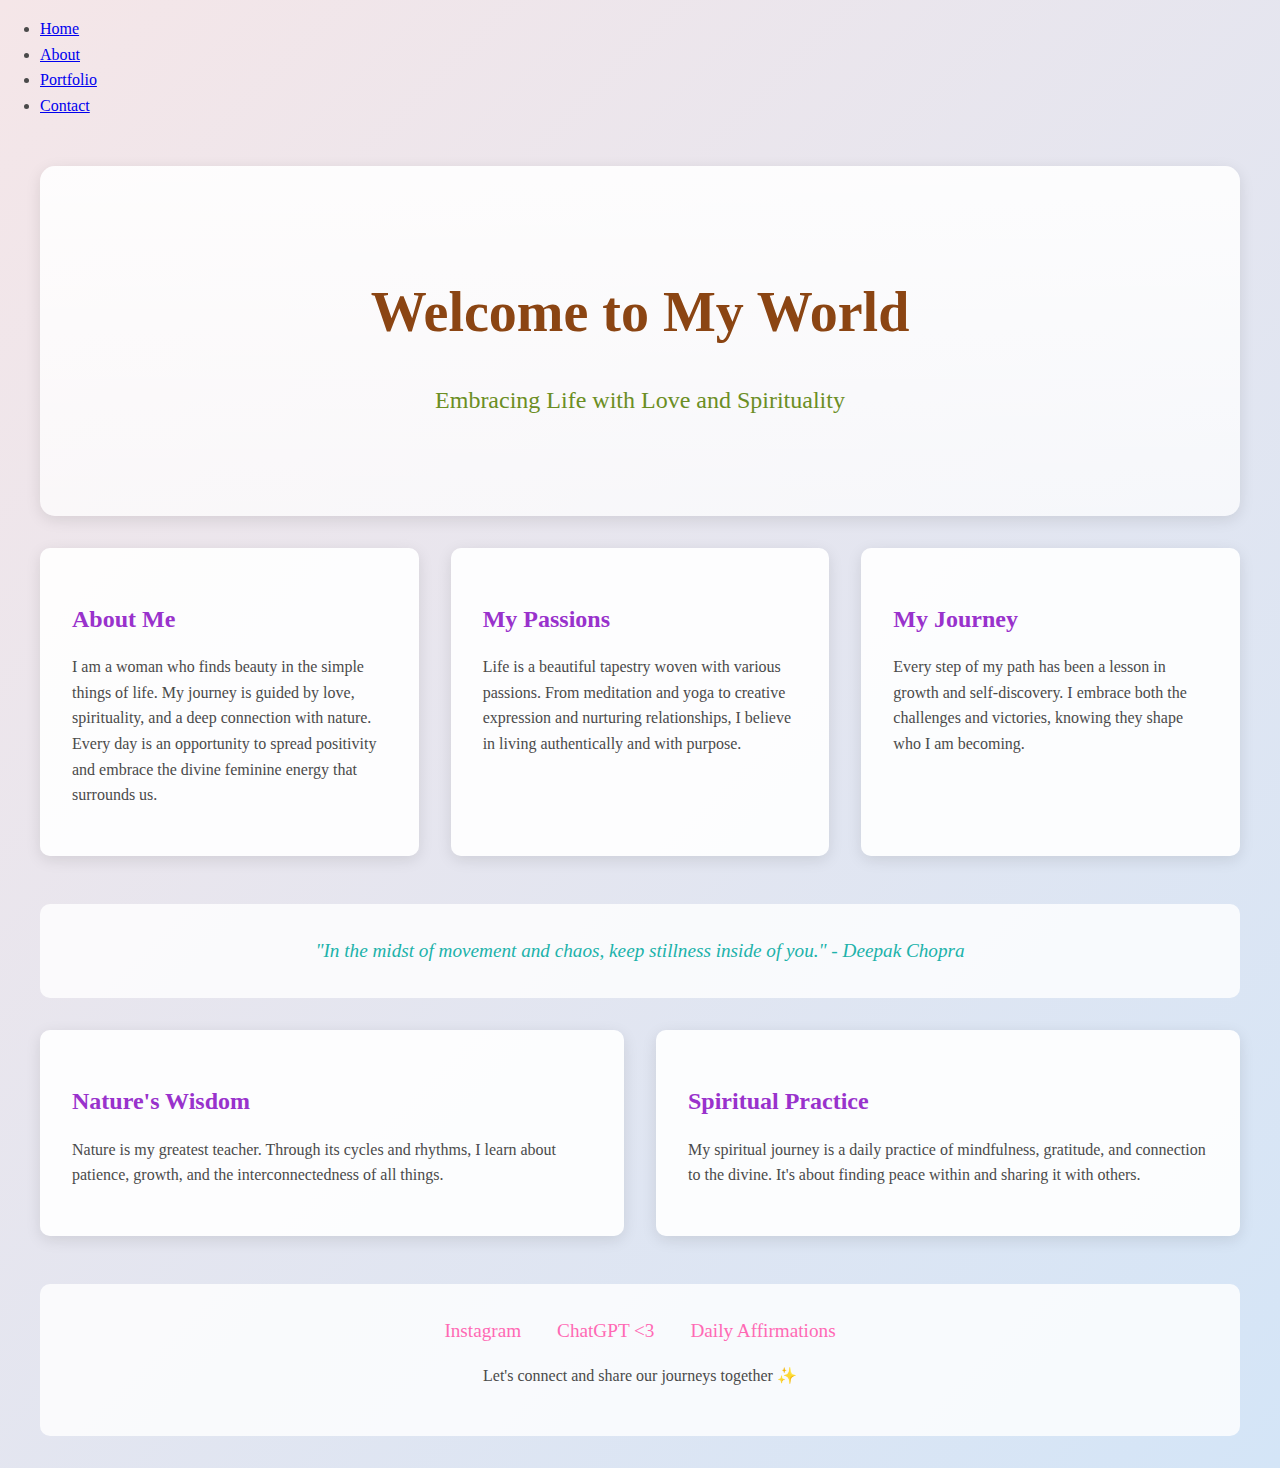
==== index.html @ 75855359 "Update index.html" ====
<!DOCTYPE html>
<nav class="menu">
    <ul>
        <li><a href="index.html">Home</a></li>
        <li><a href="about.html">About</a></li>
        <li><a href="portfolio.html">Portfolio</a></li>
        <li><a href="contact.html">Contact</a></li>
    </ul>
</nav>
<html lang="en">
<head>


    <meta charset="UTF-8">
    <meta name="viewport" content="width=device-width, initial-scale=1.0">
    <title>My Personal Page</title>
      <link rel="apple-touch-icon" sizes="180x180" href="/apple-touch-icon.png">
    <link rel="icon" type="image/png" sizes="32x32" href="/favicon-32x32.png">
    <link rel="icon" type="image/png" sizes="16x16" href="/favicon-16x16.png">
    <link rel="icon" type="image/png" sizes="192x192" href="/android-chrome-192x192.png">
<link rel="icon" type="image/png" sizes="512x512" href="/android-chrome-512x512.png">
    <link rel="manifest" href="/site.webmanifest">
    <link rel="icon" type="image/x-icon" href="/favicon.ico">
    <style>
        body {
            margin: 0;
            font-family: 'Playfair Display', serif;
            background: linear-gradient(135deg, #f5e6e8 0%, #d4e5f7 100%);
            color: #4a4a4a;
            line-height: 1.6;
        }

        .container {
            max-width: 1200px;
            margin: 0 auto;
            padding: 2rem;
        }

        .header {
            text-align: center;
            padding: 4rem 0;
            background: linear-gradient(rgba(255,255,255,0.9), rgba(255,255,255,0.7)), 
                        url('https://images.unsplash.com/photo-1490750967868-88aa4486c946?auto=format&fit=crop&q=80');
            background-size: cover;
            border-radius: 15px;
            margin-bottom: 2rem;
            box-shadow: 0 4px 15px rgba(0,0,0,0.1);
        }

        h1 {
            font-size: 3.5rem;
            color: #8b4513;
            margin-bottom: 1rem;
            font-weight: 700;
        }

        .subtitle {
            font-size: 1.5rem;
            color: #6b8e23;
            margin-bottom: 2rem;
        }

        .content-section {
            display: grid;
            grid-template-columns: repeat(auto-fit, minmax(300px, 1fr));
            gap: 2rem;
            margin-bottom: 3rem;
        }

        .card {
            background: rgba(255,255,255,0.9);
            padding: 2rem;
            border-radius: 10px;
            box-shadow: 0 4px 15px rgba(0,0,0,0.1);
            transition: transform 0.3s ease;
        }

        .card:hover {
            transform: translateY(-5px);
        }

        .card h2 {
            color: #9932cc;
            margin-bottom: 1rem;
        }

        .quote {
            font-style: italic;
            font-size: 1.2rem;
            color: #20b2aa;
            text-align: center;
            padding: 2rem;
            background: rgba(255,255,255,0.8);
            border-radius: 10px;
            margin: 2rem 0;
        }

        .footer {
            text-align: center;
            padding: 2rem;
            background: rgba(255,255,255,0.8);
            border-radius: 10px;
            margin-top: 2rem;
        }

        .social-links a {
            color: #ff69b4;
            margin: 0 1rem;
            text-decoration: none;
            font-size: 1.2rem;
        }

        .social-links a:hover {
            color: #da70d6;
        }
    </style>
</head>
<body>
    <div class="container">
        <header class="header">
            <h1>Welcome to My World</h1>
            <p class="subtitle">Embracing Life with Love and Spirituality</p>
        </header>

        <div class="content-section">
            <div class="card">
                <h2>About Me</h2>
                <p>I am a woman who finds beauty in the simple things of life. My journey is guided by love, spirituality, and a deep connection with nature. Every day is an opportunity to spread positivity and embrace the divine feminine energy that surrounds us.</p>
            </div>

            <div class="card">
                <h2>My Passions</h2>
                <p>Life is a beautiful tapestry woven with various passions. From meditation and yoga to creative expression and nurturing relationships, I believe in living authentically and with purpose.</p>
            </div>

            <div class="card">
                <h2>My Journey</h2>
                <p>Every step of my path has been a lesson in growth and self-discovery. I embrace both the challenges and victories, knowing they shape who I am becoming.</p>
            </div>
        </div>

        <div class="quote">
            "In the midst of movement and chaos, keep stillness inside of you." - Deepak Chopra
        </div>

        <div class="content-section">
            <div class="card">
                <h2>Nature's Wisdom</h2>
                <p>Nature is my greatest teacher. Through its cycles and rhythms, I learn about patience, growth, and the interconnectedness of all things.</p>
            </div>

            <div class="card">
                <h2>Spiritual Practice</h2>
                <p>My spiritual journey is a daily practice of mindfulness, gratitude, and connection to the divine. It's about finding peace within and sharing it with others.</p>
            </div>
        </div>

        <footer class="footer">
            <div class="social-links">
                <a href="https://www.instagram.com/josephinekmj" target="_blank">Instagram</a>
                <a href="https://www.chatgpt.com" target="_blank">ChatGPT <3</a>
                <a href="dailyaffirmations.html" target="_blank">Daily Affirmations</a>
            </div>
            <p>Let's connect and share our journeys together ✨</p>
        </footer>
    </div>
</body>
</html>
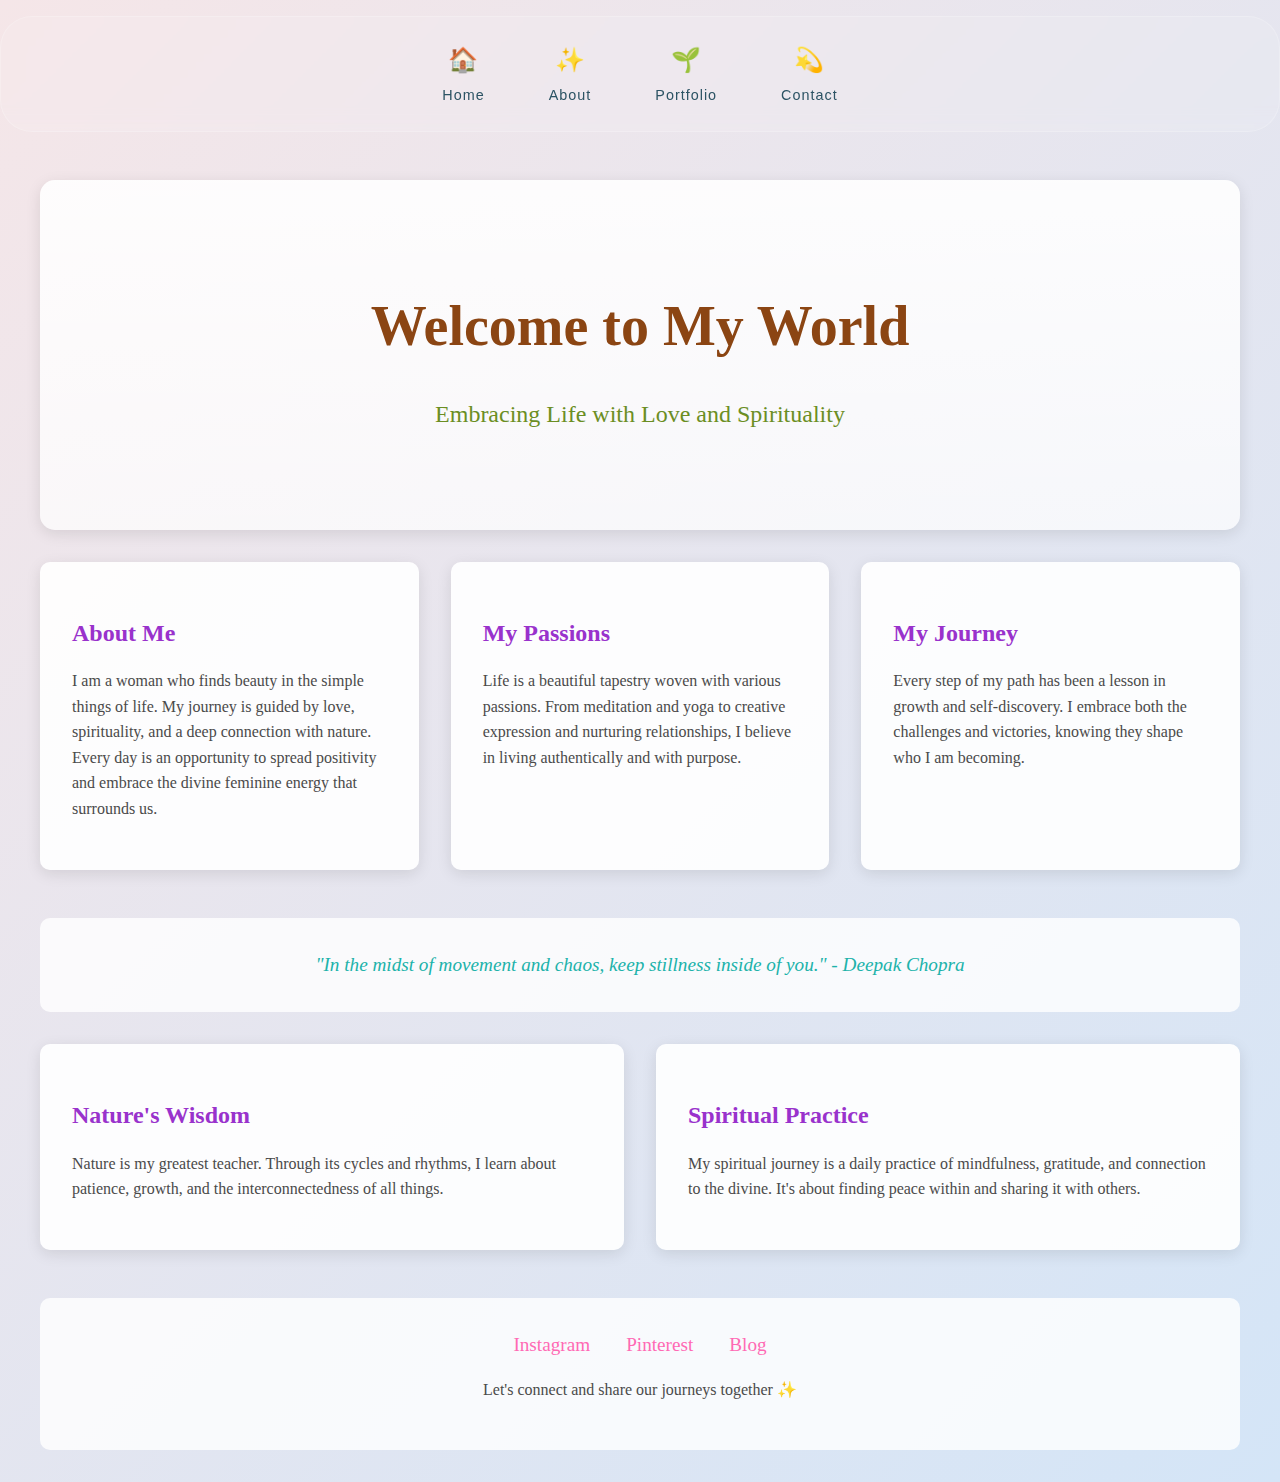
==== commit 3c89b953: "Update index.html" ====
--- a/index.html
+++ b/index.html
@@ -1,26 +1,83 @@
 <!DOCTYPE html>
 <nav class="menu">
-    <ul>
-        <li><a href="index.html">Home</a></li>
-        <li><a href="about.html">About</a></li>
-        <li><a href="portfolio.html">Portfolio</a></li>
-        <li><a href="contact.html">Contact</a></li>
+    <ul class="nav-links">
+        <li>
+            <a href="index.html" class="nav-item">
+                <span class="icon">🏠</span>
+                <span class="text">Home</span>
+            </a>
+        </li>
+        <li>
+            <a href="about.html" class="nav-item">
+                <span class="icon">✨</span>
+                <span class="text">About</span>
+            </a>
+        </li>
+        <li>
+            <a href="portfolio.html" class="nav-item">
+                <span class="icon">🌱</span>
+                <span class="text">Portfolio</span>
+            </a>
+        </li>
+        <li>
+            <a href="contact.html" class="nav-item">
+                <span class="icon">💫</span>
+                <span class="text">Contact</span>
+            </a>
+        </li>
     </ul>
+    <style>
+        .nav-links {
+            display: flex;
+            justify-content: center;
+            gap: 2rem;
+            list-style: none;
+            padding: 1rem;
+            background: rgba(255, 255, 255, 0.1);
+            backdrop-filter: blur(10px);
+            border-radius: 2rem;
+            border: 1px solid rgba(255, 255, 255, 0.2);
+        }
+        
+        .nav-item {
+            display: flex;
+            flex-direction: column;
+            align-items: center;
+            text-decoration: none;
+            color: #2c5364;
+            font-family: 'Quicksand', sans-serif;
+            transition: transform 0.3s ease, color 0.3s ease;
+            padding: 0.5rem 1rem;
+        }
+
+        .nav-item:hover {
+            transform: translateY(-5px);
+            color: #4ca1af;
+        }
+
+        .icon {
+            font-size: 1.5rem;
+            margin-bottom: 0.3rem;
+            animation: float 3s ease-in-out infinite;
+        }
+
+        .text {
+            font-size: 0.9rem;
+            font-weight: 500;
+            letter-spacing: 1px;
+        }
+
+        @keyframes float {
+            0%, 100% { transform: translateY(0); }
+            50% { transform: translateY(-5px); }
+        }
+    </style>
 </nav>
 <html lang="en">
 <head>
-
-
     <meta charset="UTF-8">
     <meta name="viewport" content="width=device-width, initial-scale=1.0">
     <title>My Personal Page</title>
-      <link rel="apple-touch-icon" sizes="180x180" href="/apple-touch-icon.png">
-    <link rel="icon" type="image/png" sizes="32x32" href="/favicon-32x32.png">
-    <link rel="icon" type="image/png" sizes="16x16" href="/favicon-16x16.png">
-    <link rel="icon" type="image/png" sizes="192x192" href="/android-chrome-192x192.png">
-<link rel="icon" type="image/png" sizes="512x512" href="/android-chrome-512x512.png">
-    <link rel="manifest" href="/site.webmanifest">
-    <link rel="icon" type="image/x-icon" href="/favicon.ico">
     <style>
         body {
             margin: 0;
@@ -157,9 +214,9 @@
 
         <footer class="footer">
             <div class="social-links">
-                <a href="https://www.instagram.com/josephinekmj" target="_blank">Instagram</a>
-                <a href="https://www.chatgpt.com" target="_blank">ChatGPT <3</a>
-                <a href="dailyaffirmations.html" target="_blank">Daily Affirmations</a>
+                <a href="#">Instagram</a>
+                <a href="#">Pinterest</a>
+                <a href="#">Blog</a>
             </div>
             <p>Let's connect and share our journeys together ✨</p>
         </footer>
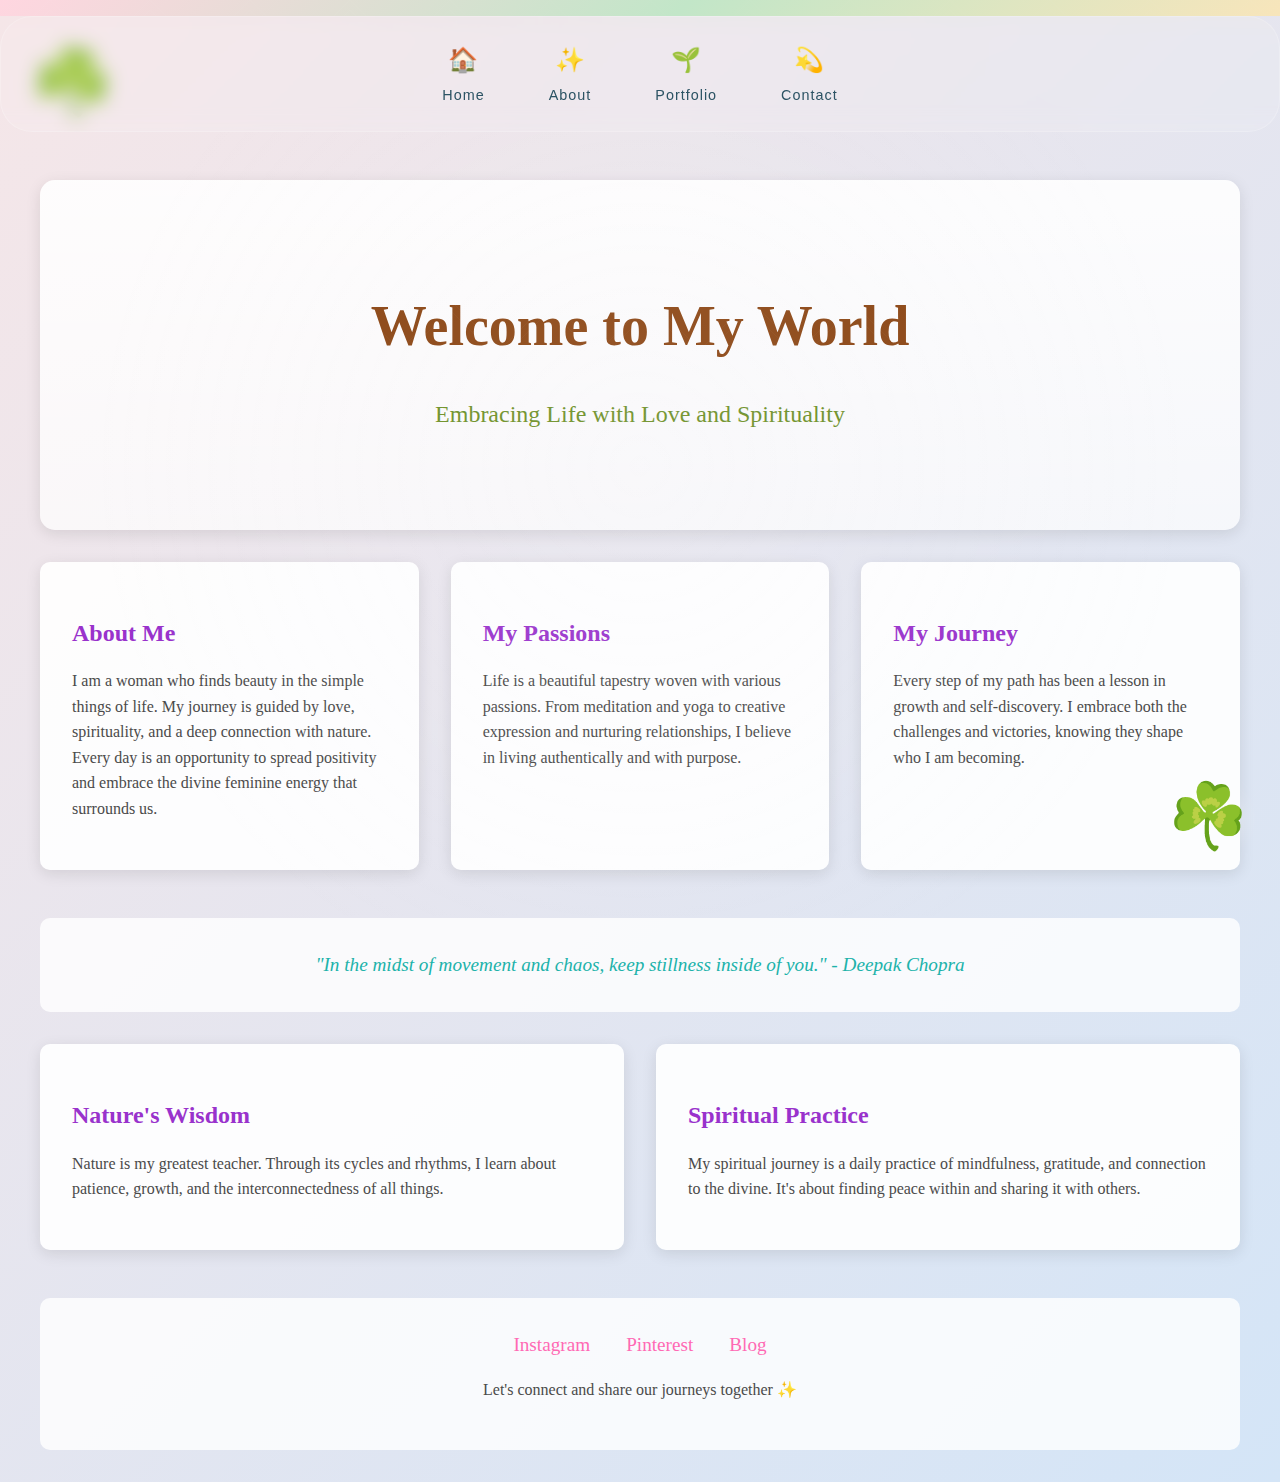
==== commit f8b346df: "Update index.html" ====
--- a/index.html
+++ b/index.html
@@ -1,4 +1,101 @@
 <!DOCTYPE html>
+<meta name="viewport" content="width=device-width, initial-scale=1.0">
+<html lang="en" class="sacred-container">
+<style>
+  :root {
+    /* Sacred Earth Palette */
+    --divine-rose: #FFD6E0;  /* Nurturing feminine energy */
+    --sacred-sage: #C2E6C8;  /* Growth and healing */
+    --solar-gold: #FFE5B9;   /* Divine light */
+    --mystic-violet: #E0C1F4; /* Spiritual wisdom */
+    --living-coral: #FFB5A7;  /* Life force */
+    --eternal-teal: #97D2D2;  /* Flowing water */
+    --moon-silver: #E8E8F0;   /* Divine feminine */
+    --forest-jade: #7FB8A4;   /* Earth connection */
+    --dawn-peach: #FFDAB9;    /* New beginnings */
+    --twilight-blue: #B5C7E3; /* Sacred peace */
+  }
+
+  .sacred-container {
+    background: 
+      linear-gradient(
+        135deg,
+        var(--divine-rose) 0%,
+        var(--sacred-sage) 25%,
+        var(--solar-gold) 50%,
+        var(--mystic-violet) 75%,
+        var(--living-coral) 100%
+      );
+    animation: sacredFlow 30s infinite alternate;
+    min-height: 100vh;
+    overflow-x: hidden;
+  }
+
+  /* Sacred Geometry Overlay */
+  .sacred-container::before {
+    content: '';
+    position: fixed;
+    top: 0;
+    left: 0;
+    width: 100%;
+    height: 100%;
+    background-image: url("data:image/svg+xml,%3Csvg width='100' height='100' viewBox='0 0 100 100' xmlns='http://www.w3.org/2000/svg'%3E%3Cpath fill='none' stroke='rgba(255,255,255,0.1)' stroke-width='1' d='M50,0 L100,50 L50,100 L0,50 Z M50,10 L90,50 L50,90 L10,50 Z'/%3E%3C/svg%3E");
+    pointer-events: none;
+    opacity: 0.3;
+  }
+
+  /* Eternal Flow Animation */
+  @keyframes sacredFlow {
+    0% { background-position: 0% 0%; }
+    100% { background-position: 100% 100%; }
+  }
+
+  /* Divine Protection Symbols */
+  body::before,
+  body::after {
+    content: "☘️";
+    position: fixed;
+    font-size: 4rem;
+    filter: drop-shadow(0 0 10px rgba(255,255,255,0.5));
+    animation: divineSpin 20s infinite linear;
+  }
+
+  body::before {
+    top: 2rem;
+    left: 2rem;
+    transform-origin: 50% 50%;
+  }
+
+  body::after {
+    bottom: 2rem;
+    right: 2rem;
+    transform-origin: 50% 50%;
+  }
+
+  /* Eternal Spin Animation */
+  @keyframes divineSpin {
+    from { transform: rotate(0deg) translateY(0); }
+    50% { transform: rotate(180deg) translateY(-10px); }
+    to { transform: rotate(360deg) translateY(0); }
+  }
+
+  /* Sacred Light Pulses */
+  .light-essence {
+    position: fixed;
+    width: 100%;
+    height: 100%;
+    background: radial-gradient(circle at 50% 50%,
+      rgba(255,255,255,0.1) 0%,
+      transparent 70%);
+    animation: sacredPulse 8s infinite ease-in-out;
+  }
+
+  @keyframes sacredPulse {
+    0%, 100% { opacity: 0.3; }
+    50% { opacity: 0.7; }
+  }
+</style>
+<div class="light-essence"></div>
 <nav class="menu">
     <ul class="nav-links">
         <li>
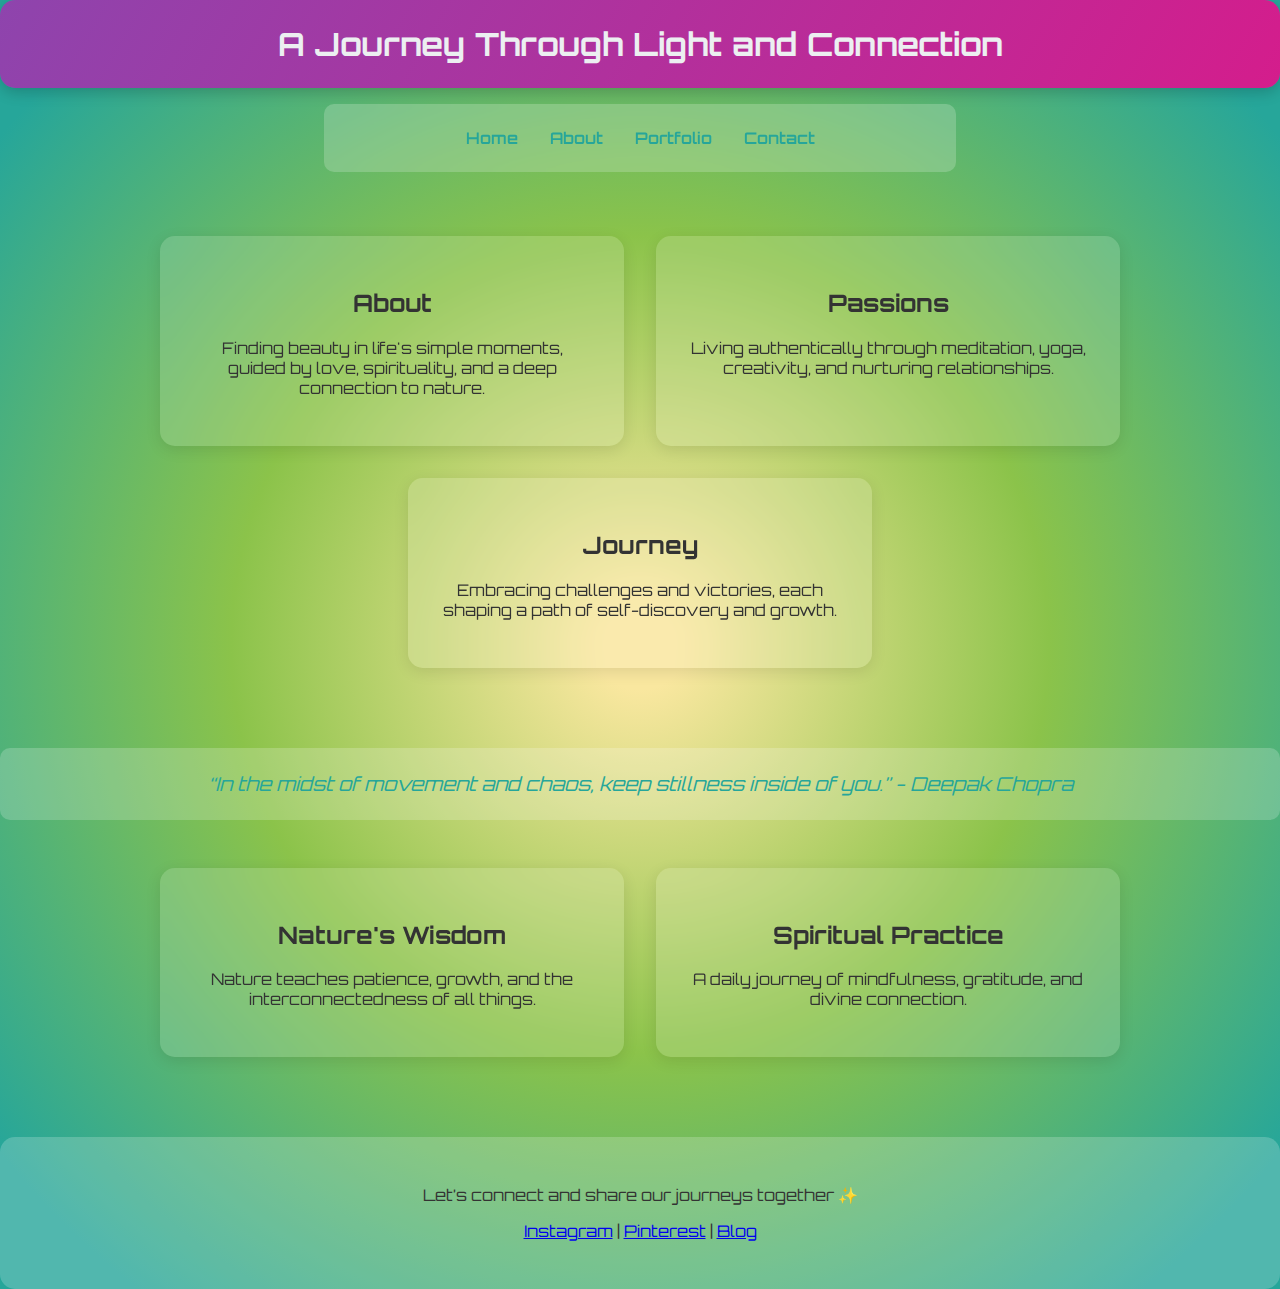
==== commit 12831f68: "Update index.html" ====
--- a/index.html
+++ b/index.html
@@ -1,322 +1,148 @@
 <!DOCTYPE html>
-<meta name="viewport" content="width=device-width, initial-scale=1.0">
-<html lang="en" class="sacred-container">
-<style>
-  :root {
-    /* Sacred Earth Palette */
-    --divine-rose: #FFD6E0;  /* Nurturing feminine energy */
-    --sacred-sage: #C2E6C8;  /* Growth and healing */
-    --solar-gold: #FFE5B9;   /* Divine light */
-    --mystic-violet: #E0C1F4; /* Spiritual wisdom */
-    --living-coral: #FFB5A7;  /* Life force */
-    --eternal-teal: #97D2D2;  /* Flowing water */
-    --moon-silver: #E8E8F0;   /* Divine feminine */
-    --forest-jade: #7FB8A4;   /* Earth connection */
-    --dawn-peach: #FFDAB9;    /* New beginnings */
-    --twilight-blue: #B5C7E3; /* Sacred peace */
-  }
-
-  .sacred-container {
-    background: 
-      linear-gradient(
-        135deg,
-        var(--divine-rose) 0%,
-        var(--sacred-sage) 25%,
-        var(--solar-gold) 50%,
-        var(--mystic-violet) 75%,
-        var(--living-coral) 100%
-      );
-    animation: sacredFlow 30s infinite alternate;
-    min-height: 100vh;
-    overflow-x: hidden;
-  }
-
-  /* Sacred Geometry Overlay */
-  .sacred-container::before {
-    content: '';
-    position: fixed;
-    top: 0;
-    left: 0;
-    width: 100%;
-    height: 100%;
-    background-image: url("data:image/svg+xml,%3Csvg width='100' height='100' viewBox='0 0 100 100' xmlns='http://www.w3.org/2000/svg'%3E%3Cpath fill='none' stroke='rgba(255,255,255,0.1)' stroke-width='1' d='M50,0 L100,50 L50,100 L0,50 Z M50,10 L90,50 L50,90 L10,50 Z'/%3E%3C/svg%3E");
-    pointer-events: none;
-    opacity: 0.3;
-  }
-
-  /* Eternal Flow Animation */
-  @keyframes sacredFlow {
-    0% { background-position: 0% 0%; }
-    100% { background-position: 100% 100%; }
-  }
-
-  /* Divine Protection Symbols */
-  body::before,
-  body::after {
-    content: "☘️";
-    position: fixed;
-    font-size: 4rem;
-    filter: drop-shadow(0 0 10px rgba(255,255,255,0.5));
-    animation: divineSpin 20s infinite linear;
-  }
-
-  body::before {
-    top: 2rem;
-    left: 2rem;
-    transform-origin: 50% 50%;
-  }
-
-  body::after {
-    bottom: 2rem;
-    right: 2rem;
-    transform-origin: 50% 50%;
-  }
-
-  /* Eternal Spin Animation */
-  @keyframes divineSpin {
-    from { transform: rotate(0deg) translateY(0); }
-    50% { transform: rotate(180deg) translateY(-10px); }
-    to { transform: rotate(360deg) translateY(0); }
-  }
-
-  /* Sacred Light Pulses */
-  .light-essence {
-    position: fixed;
-    width: 100%;
-    height: 100%;
-    background: radial-gradient(circle at 50% 50%,
-      rgba(255,255,255,0.1) 0%,
-      transparent 70%);
-    animation: sacredPulse 8s infinite ease-in-out;
-  }
-
-  @keyframes sacredPulse {
-    0%, 100% { opacity: 0.3; }
-    50% { opacity: 0.7; }
-  }
-</style>
-<div class="light-essence"></div>
-<nav class="menu">
-    <ul class="nav-links">
-        <li>
-            <a href="index.html" class="nav-item">
-                <span class="icon">🏠</span>
-                <span class="text">Home</span>
-            </a>
-        </li>
-        <li>
-            <a href="about.html" class="nav-item">
-                <span class="icon">✨</span>
-                <span class="text">About</span>
-            </a>
-        </li>
-        <li>
-            <a href="portfolio.html" class="nav-item">
-                <span class="icon">🌱</span>
-                <span class="text">Portfolio</span>
-            </a>
-        </li>
-        <li>
-            <a href="contact.html" class="nav-item">
-                <span class="icon">💫</span>
-                <span class="text">Contact</span>
-            </a>
-        </li>
-    </ul>
-    <style>
-        .nav-links {
-            display: flex;
-            justify-content: center;
-            gap: 2rem;
-            list-style: none;
-            padding: 1rem;
-            background: rgba(255, 255, 255, 0.1);
-            backdrop-filter: blur(10px);
-            border-radius: 2rem;
-            border: 1px solid rgba(255, 255, 255, 0.2);
-        }
-        
-        .nav-item {
-            display: flex;
-            flex-direction: column;
-            align-items: center;
-            text-decoration: none;
-            color: #2c5364;
-            font-family: 'Quicksand', sans-serif;
-            transition: transform 0.3s ease, color 0.3s ease;
-            padding: 0.5rem 1rem;
-        }
-
-        .nav-item:hover {
-            transform: translateY(-5px);
-            color: #4ca1af;
-        }
-
-        .icon {
-            font-size: 1.5rem;
-            margin-bottom: 0.3rem;
-            animation: float 3s ease-in-out infinite;
-        }
-
-        .text {
-            font-size: 0.9rem;
-            font-weight: 500;
-            letter-spacing: 1px;
-        }
-
-        @keyframes float {
-            0%, 100% { transform: translateY(0); }
-            50% { transform: translateY(-5px); }
-        }
-    </style>
-</nav>
-<html lang="en">
+<html lang="en" class="sacred-realm">
 <head>
     <meta charset="UTF-8">
     <meta name="viewport" content="width=device-width, initial-scale=1.0">
-    <title>My Personal Page</title>
+    <title>Sacred SolarPunk Haven</title>
     <style>
+        @import url('https://fonts.googleapis.com/css2?family=Orbitron:wght@400;700&display=swap');
+        
+        :root {
+            --divine-gold: #F9E79F;
+            --forest-emerald: #8BC34A;
+            --cosmic-lavender: #D1C4E9;
+            --sunrise-peach: #FFAB91;
+            --oceanic-teal: #26A69A;
+            --moonlight-silver: #ECEFF1;
+            --header-gradient: linear-gradient(120deg, #8E44AD, #D41D8C);
+        }
+
         body {
             margin: 0;
-            font-family: 'Playfair Display', serif;
-            background: linear-gradient(135deg, #f5e6e8 0%, #d4e5f7 100%);
-            color: #4a4a4a;
-            line-height: 1.6;
+            font-family: 'Orbitron', sans-serif;
+            background: radial-gradient(circle at 50% 50%, var(--divine-gold) 5%, var(--forest-emerald) 45%, var(--oceanic-teal) 90%);
+            color: #333;
+            overflow-x: hidden;
         }
 
-        .container {
-            max-width: 1200px;
-            margin: 0 auto;
+        .sacred-header {
+            text-align: center;
+            padding: 1.5rem 0;
+            font-size: 2rem;
+            font-weight: 700;
+            color: var(--moonlight-silver);
+            background: var(--header-gradient);
+            border-radius: 15px;
+            box-shadow: 0 4px 15px rgba(0,0,0,0.2);
+        }
+
+        .nav {
+            display: flex;
+            justify-content: center;
+            padding: 1rem;
+            background: rgba(255, 255, 255, 0.2);
+            backdrop-filter: blur(8px);
+            border-radius: 10px;
+            margin: 1rem auto;
+            max-width: 600px;
+        }
+
+        .nav a {
+            text-decoration: none;
+            color: var(--oceanic-teal);
+            font-weight: 600;
+            padding: 0.5rem 1rem;
+            transition: color 0.3s ease;
+        }
+
+        .nav a:hover {
+            color: var(--cosmic-lavender);
+        }
+
+        .sacred-content {
+            display: flex;
+            flex-wrap: wrap;
+            justify-content: center;
             padding: 2rem;
         }
 
-        .header {
+        .sacred-card {
+            background: rgba(255,255,255,0.15);
+            backdrop-filter: blur(12px);
+            padding: 2rem;
+            margin: 1rem;
+            border-radius: 15px;
+            box-shadow: 0 4px 15px rgba(0,0,0,0.1);
             text-align: center;
-            padding: 4rem 0;
-            background: linear-gradient(rgba(255,255,255,0.9), rgba(255,255,255,0.7)), 
-                        url('https://images.unsplash.com/photo-1490750967868-88aa4486c946?auto=format&fit=crop&q=80');
-            background-size: cover;
-            border-radius: 15px;
-            margin-bottom: 2rem;
-            box-shadow: 0 4px 15px rgba(0,0,0,0.1);
-        }
-
-        h1 {
-            font-size: 3.5rem;
-            color: #8b4513;
-            margin-bottom: 1rem;
-            font-weight: 700;
-        }
-
-        .subtitle {
-            font-size: 1.5rem;
-            color: #6b8e23;
-            margin-bottom: 2rem;
-        }
-
-        .content-section {
-            display: grid;
-            grid-template-columns: repeat(auto-fit, minmax(300px, 1fr));
-            gap: 2rem;
-            margin-bottom: 3rem;
-        }
-
-        .card {
-            background: rgba(255,255,255,0.9);
-            padding: 2rem;
-            border-radius: 10px;
-            box-shadow: 0 4px 15px rgba(0,0,0,0.1);
+            max-width: 400px;
             transition: transform 0.3s ease;
         }
 
-        .card:hover {
-            transform: translateY(-5px);
-        }
-
-        .card h2 {
-            color: #9932cc;
-            margin-bottom: 1rem;
+        .sacred-card:hover {
+            transform: scale(1.05);
         }
 
         .quote {
+            font-size: 1.2rem;
             font-style: italic;
-            font-size: 1.2rem;
-            color: #20b2aa;
+            color: var(--oceanic-teal);
+            text-align: center;
+            margin-top: 2rem;
+            padding: 1.5rem;
+            background: rgba(255,255,255,0.2);
+            border-radius: 10px;
+        }
+
+        .sacred-footer {
             text-align: center;
             padding: 2rem;
-            background: rgba(255,255,255,0.8);
-            border-radius: 10px;
-            margin: 2rem 0;
-        }
-
-        .footer {
-            text-align: center;
-            padding: 2rem;
-            background: rgba(255,255,255,0.8);
-            border-radius: 10px;
+            background: rgba(255,255,255,0.2);
+            border-radius: 15px;
             margin-top: 2rem;
-        }
-
-        .social-links a {
-            color: #ff69b4;
-            margin: 0 1rem;
-            text-decoration: none;
-            font-size: 1.2rem;
-        }
-
-        .social-links a:hover {
-            color: #da70d6;
         }
     </style>
 </head>
 <body>
-    <div class="container">
-        <header class="header">
-            <h1>Welcome to My World</h1>
-            <p class="subtitle">Embracing Life with Love and Spirituality</p>
-        </header>
+    <div class="sacred-header">A Journey Through Light and Connection</div>
 
-        <div class="content-section">
-            <div class="card">
-                <h2>About Me</h2>
-                <p>I am a woman who finds beauty in the simple things of life. My journey is guided by love, spirituality, and a deep connection with nature. Every day is an opportunity to spread positivity and embrace the divine feminine energy that surrounds us.</p>
-            </div>
+    <nav class="nav">
+        <a href="#">Home</a>
+        <a href="#">About</a>
+        <a href="#">Portfolio</a>
+        <a href="#">Contact</a>
+    </nav>
 
-            <div class="card">
-                <h2>My Passions</h2>
-                <p>Life is a beautiful tapestry woven with various passions. From meditation and yoga to creative expression and nurturing relationships, I believe in living authentically and with purpose.</p>
-            </div>
+    <div class="sacred-content">
+        <div class="sacred-card">
+            <h2>About</h2>
+            <p>Finding beauty in life's simple moments, guided by love, spirituality, and a deep connection to nature.</p>
+        </div>
+        <div class="sacred-card">
+            <h2>Passions</h2>
+            <p>Living authentically through meditation, yoga, creativity, and nurturing relationships.</p>
+        </div>
+        <div class="sacred-card">
+            <h2>Journey</h2>
+            <p>Embracing challenges and victories, each shaping a path of self-discovery and growth.</p>
+        </div>
+    </div>
 
-            <div class="card">
-                <h2>My Journey</h2>
-                <p>Every step of my path has been a lesson in growth and self-discovery. I embrace both the challenges and victories, knowing they shape who I am becoming.</p>
-            </div>
+    <div class="quote">“In the midst of movement and chaos, keep stillness inside of you.” - Deepak Chopra</div>
+
+    <div class="sacred-content">
+        <div class="sacred-card">
+            <h2>Nature's Wisdom</h2>
+            <p>Nature teaches patience, growth, and the interconnectedness of all things.</p>
         </div>
+        <div class="sacred-card">
+            <h2>Spiritual Practice</h2>
+            <p>A daily journey of mindfulness, gratitude, and divine connection.</p>
+        </div>
+    </div>
 
-        <div class="quote">
-            "In the midst of movement and chaos, keep stillness inside of you." - Deepak Chopra
-        </div>
-
-        <div class="content-section">
-            <div class="card">
-                <h2>Nature's Wisdom</h2>
-                <p>Nature is my greatest teacher. Through its cycles and rhythms, I learn about patience, growth, and the interconnectedness of all things.</p>
-            </div>
-
-            <div class="card">
-                <h2>Spiritual Practice</h2>
-                <p>My spiritual journey is a daily practice of mindfulness, gratitude, and connection to the divine. It's about finding peace within and sharing it with others.</p>
-            </div>
-        </div>
-
-        <footer class="footer">
-            <div class="social-links">
-                <a href="#">Instagram</a>
-                <a href="#">Pinterest</a>
-                <a href="#">Blog</a>
-            </div>
-            <p>Let's connect and share our journeys together ✨</p>
-        </footer>
+    <div class="sacred-footer">
+        <p>Let’s connect and share our journeys together ✨</p>
+        <p><a href="#">Instagram</a> | <a href="#">Pinterest</a> | <a href="#">Blog</a></p>
     </div>
 </body>
 </html>
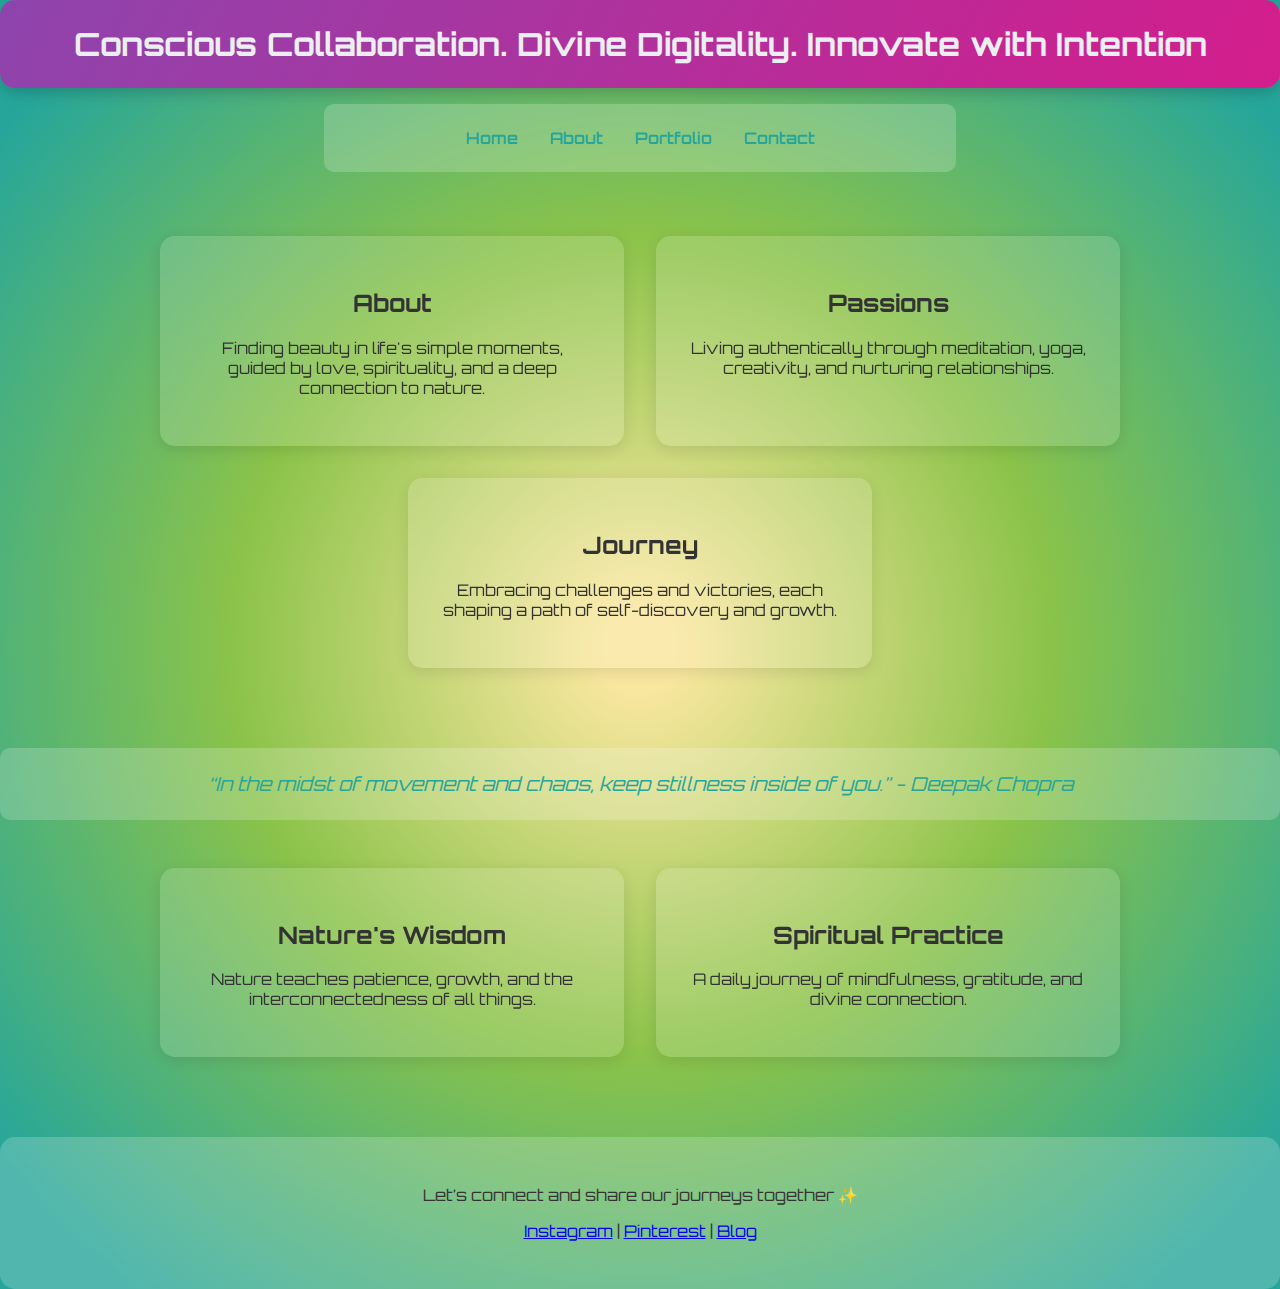
==== commit 40d4ad61: "Update index.html" ====
--- a/index.html
+++ b/index.html
@@ -3,7 +3,7 @@
 <head>
     <meta charset="UTF-8">
     <meta name="viewport" content="width=device-width, initial-scale=1.0">
-    <title>Sacred SolarPunk Haven</title>
+    <title>My personal page</title>
     <style>
         @import url('https://fonts.googleapis.com/css2?family=Orbitron:wght@400;700&display=swap');
         
@@ -103,13 +103,13 @@
     </style>
 </head>
 <body>
-    <div class="sacred-header">A Journey Through Light and Connection</div>
+    <div class="sacred-header">Conscious Collaboration. Divine Digitality. Innovate with Intention</div>
 
     <nav class="nav">
-        <a href="#">Home</a>
-        <a href="#">About</a>
-        <a href="#">Portfolio</a>
-        <a href="#">Contact</a>
+        <a href="index.html">Home</a>
+        <a href="about.html">About</a>
+        <a href="portfolio.html">Portfolio</a>
+        <a href="contact.html">Contact</a>
     </nav>
 
     <div class="sacred-content">
@@ -142,7 +142,7 @@
 
     <div class="sacred-footer">
         <p>Let’s connect and share our journeys together ✨</p>
-        <p><a href="#">Instagram</a> | <a href="#">Pinterest</a> | <a href="#">Blog</a></p>
+        <p><a href="www.instagram/josephinekmj">Instagram</a> | <a href="#">Pinterest</a> | <a href="#">Blog</a></p>
     </div>
 </body>
 </html>
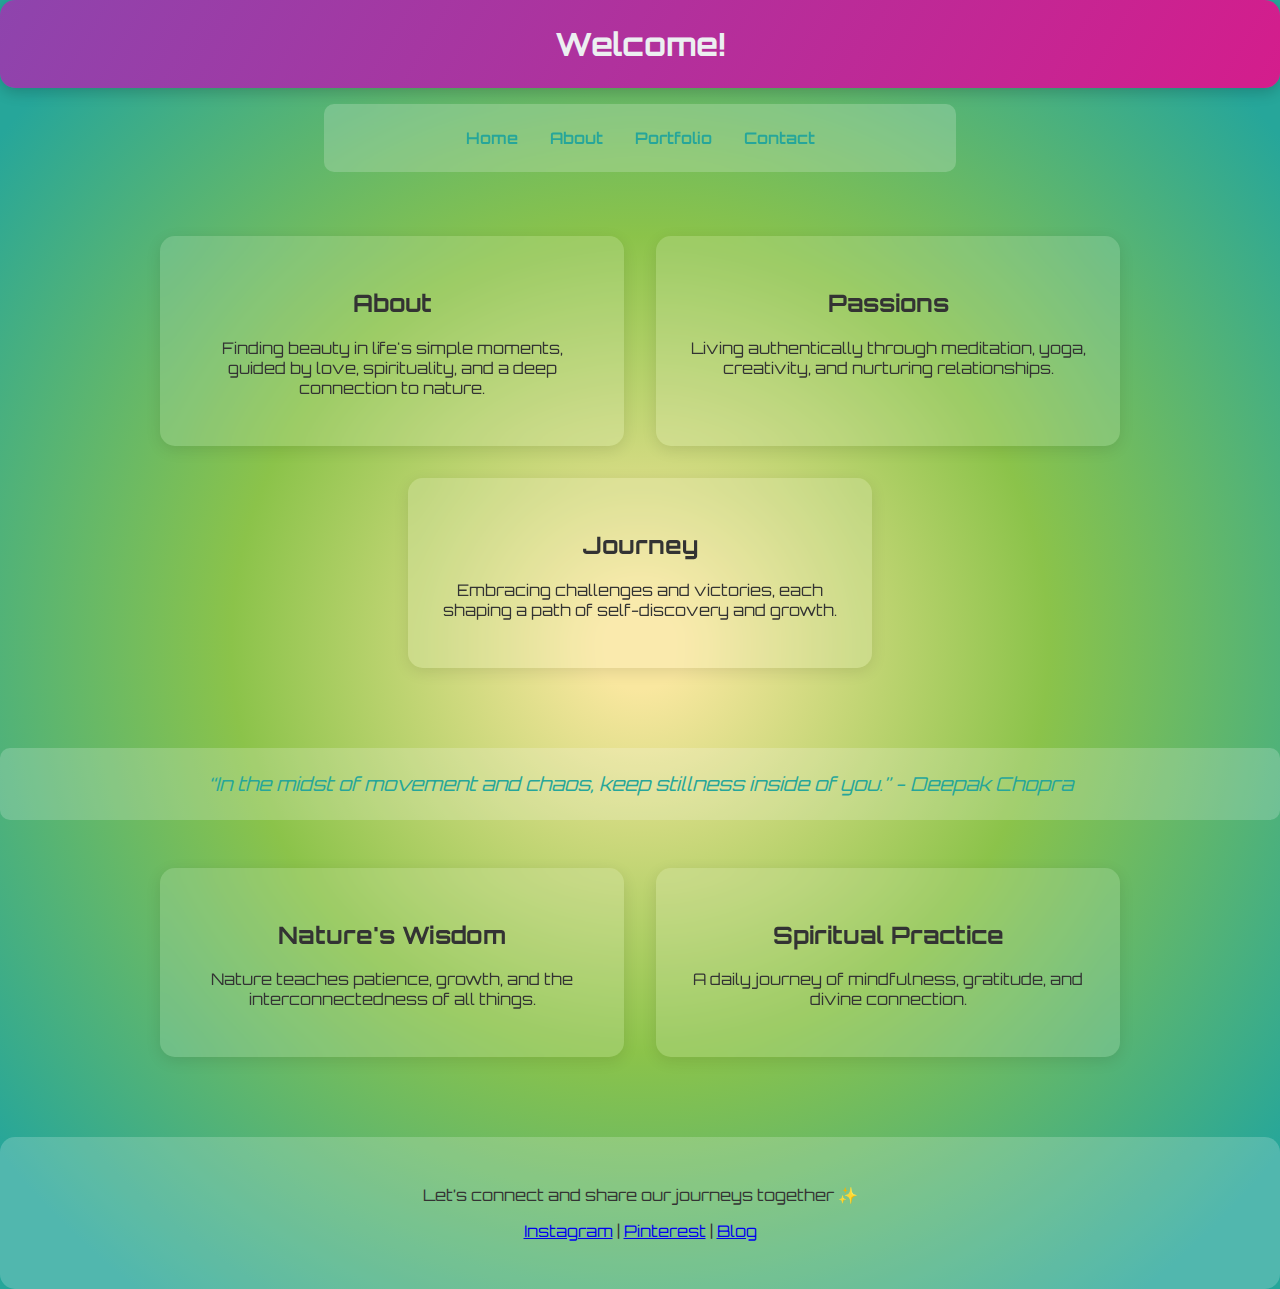
==== commit 33464e05: "Update index.html" ====
--- a/index.html
+++ b/index.html
@@ -103,7 +103,7 @@
     </style>
 </head>
 <body>
-    <div class="sacred-header">Conscious Collaboration. Divine Digitality. Innovate with Intention</div>
+    <div class="sacred-header">Welcome!</div>
 
     <nav class="nav">
         <a href="index.html">Home</a>
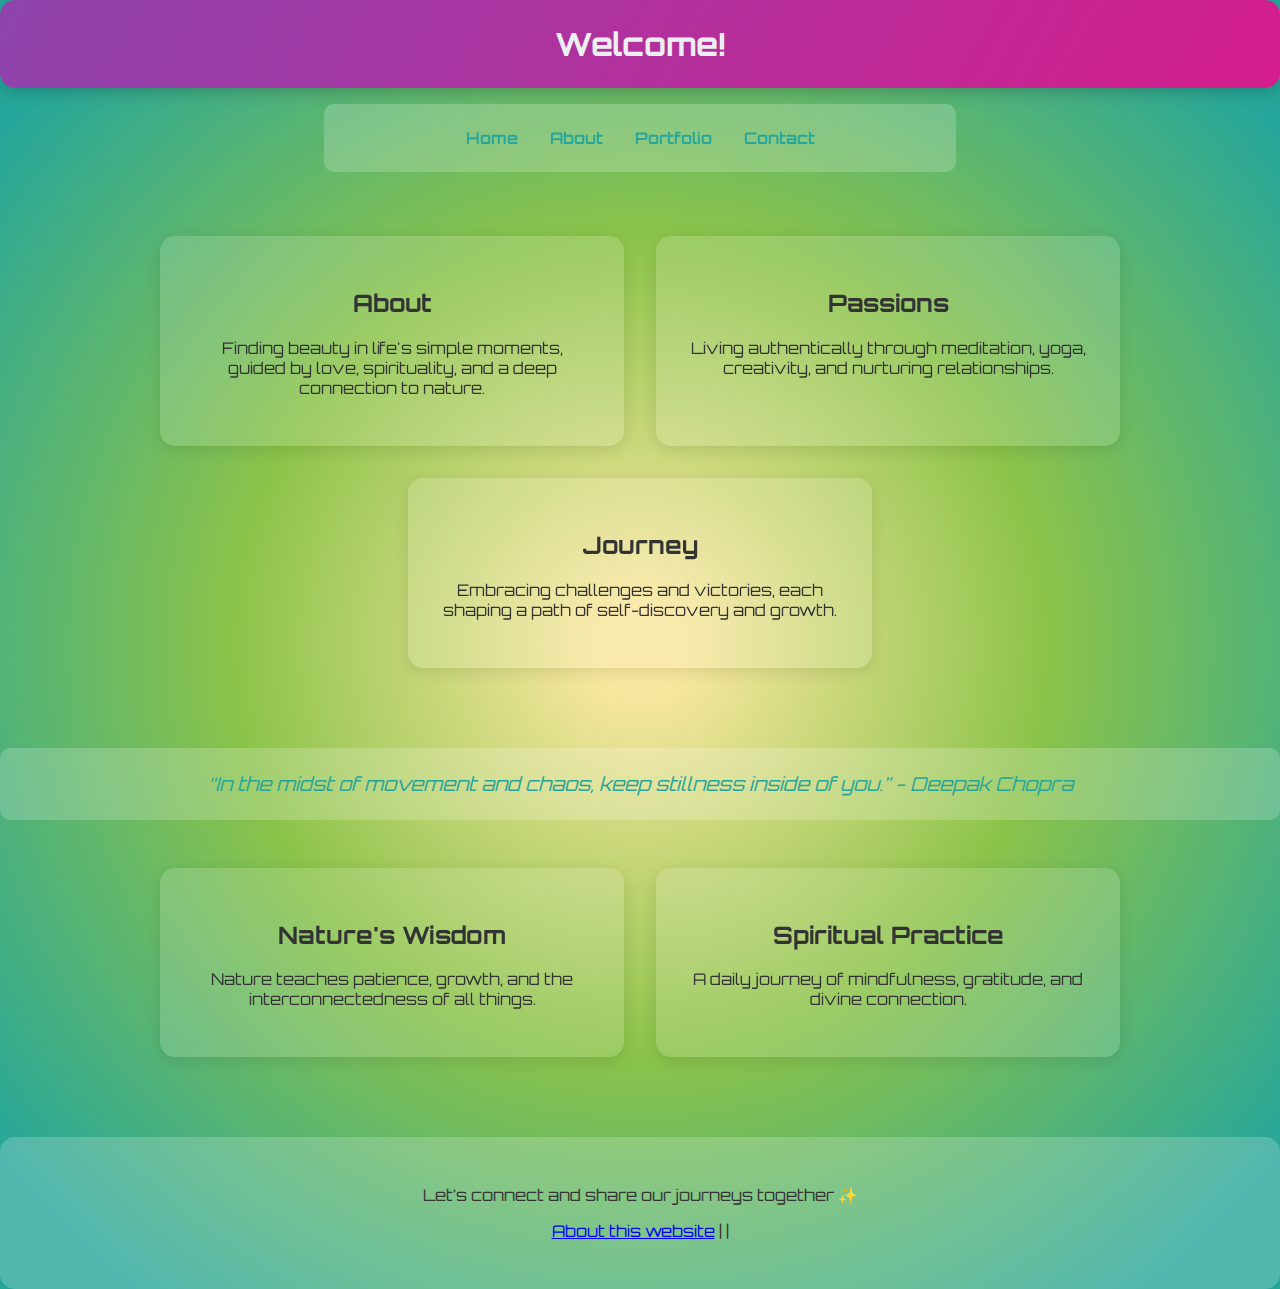
==== commit bbe6f442: "Update index.html" ====
--- a/index.html
+++ b/index.html
@@ -142,7 +142,7 @@
 
     <div class="sacred-footer">
         <p>Let’s connect and share our journeys together ✨</p>
-        <p><a href="www.instagram/josephinekmj">Instagram</a> | <a href="#">Pinterest</a> | <a href="#">Blog</a></p>
+        <p><a href="devinfo.html">About this website</a> | <a href="#"></a> | <a href="#"></a></p>
     </div>
 </body>
 </html>
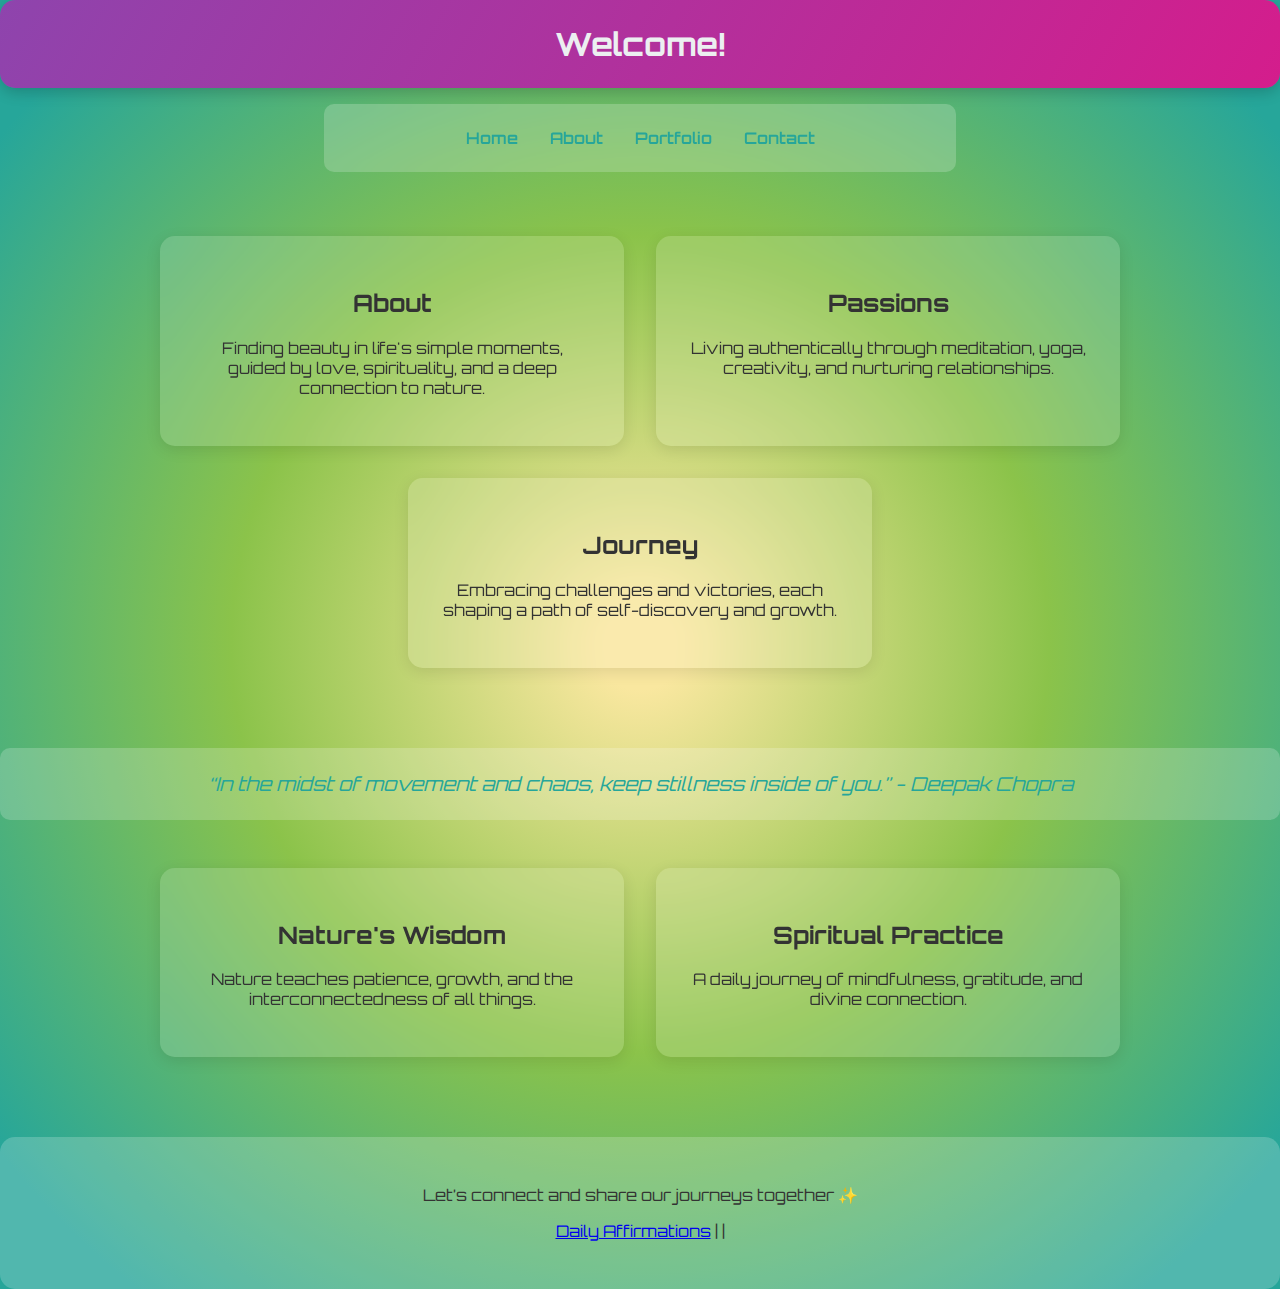
==== commit 77b64972: "Update index.html" ====
--- a/index.html
+++ b/index.html
@@ -142,7 +142,7 @@
 
     <div class="sacred-footer">
         <p>Let’s connect and share our journeys together ✨</p>
-        <p><a href="devinfo.html">About this website</a> | <a href="#"></a> | <a href="#"></a></p>
+        <p><a href="dailyaffirmations.html">Daily Affirmations</a> | <a href="#"></a> | <a href="#"></a></p>
     </div>
 </body>
 </html>
